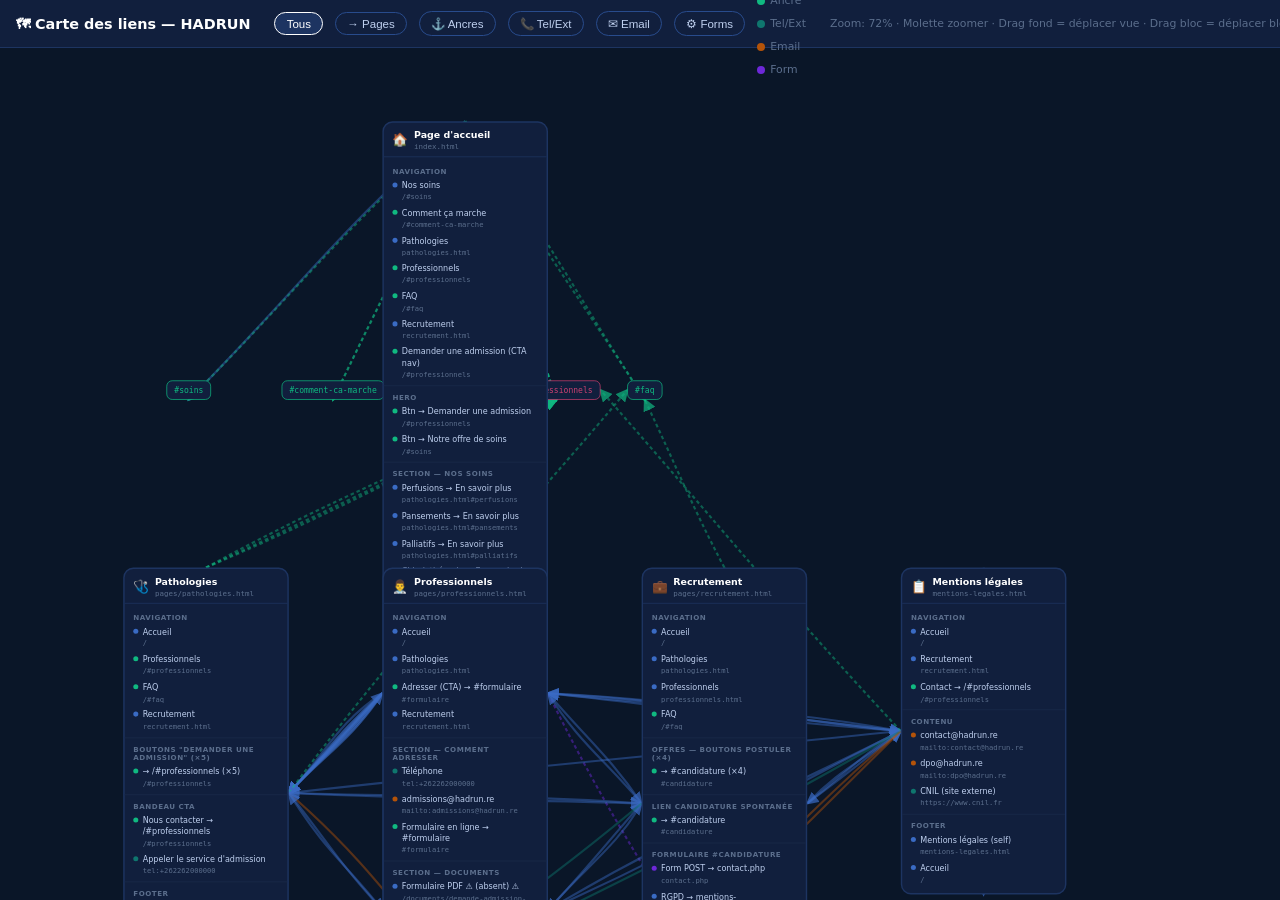
==== carte-liens.html @ ebc3487e "0806" ====
<!DOCTYPE html>
<html lang="fr">
<head>
<meta charset="UTF-8">
<meta name="viewport" content="width=device-width, initial-scale=1.0">
<title>Carte des liens – HADRUN</title>
<style>
*{box-sizing:border-box;margin:0;padding:0}
body{font-family:'Segoe UI',system-ui,sans-serif;background:#0A1628;color:#E8F0FB;overflow:hidden;height:100vh;width:100vw}

/* ── TOOLBAR ── */
#toolbar{
  position:fixed;top:0;left:0;right:0;height:48px;
  background:#111F3D;border-bottom:1px solid #1D3461;
  display:flex;align-items:center;gap:12px;padding:0 16px;z-index:200;
}
#toolbar h1{font-size:.9rem;font-weight:700;color:#fff;white-space:nowrap}
.tb-sep{width:1px;height:24px;background:#1D3461}
.filter-btn{
  font-size:.72rem;padding:.3rem .7rem;border-radius:20px;
  border:1px solid #284B8C;background:transparent;color:#BFD0EF;cursor:pointer;
  transition:.15s;white-space:nowrap;
}
.filter-btn:hover,.filter-btn.on{background:#1D3461;color:#fff;border-color:#3A6BC4}
.filter-btn.on{border-color:var(--c)}
.legend{display:flex;gap:10px;margin-left:auto;flex-wrap:wrap}
.leg{display:flex;align-items:center;gap:5px;font-size:.68rem;color:#5B6E8C}
.leg-dot{width:8px;height:8px;border-radius:50%;flex-shrink:0}
#zoom-info{font-size:.68rem;color:#5B6E8C;white-space:nowrap}

/* ── CANVAS ── */
#scene{position:fixed;top:48px;left:0;right:0;bottom:0;overflow:hidden;cursor:grab}
#scene.dragging{cursor:grabbing}
#world{position:absolute;transform-origin:0 0}
svg#svg{position:absolute;top:0;left:0;overflow:visible;pointer-events:none}

/* ── PAGE CARD ── */
.pg{
  position:absolute;
  background:#111F3D;
  border:2px solid #1D3461;
  border-radius:14px;
  width:230px;
  transition:border-color .2s,box-shadow .2s;
  cursor:default;
  user-select:none;
}
.pg:hover{border-color:#3A6BC4;box-shadow:0 0 0 3px rgba(58,107,196,.15)}
.pg-head{
  display:flex;align-items:center;gap:8px;
  padding:10px 12px 8px;
  border-bottom:1px solid #1D3461;
  cursor:grab;
}
.pg-head:active{cursor:grabbing;}
.pg-icon{font-size:1.1rem}
.pg-title{font-size:.82rem;font-weight:700;color:#fff;line-height:1.2}
.pg-url{font-size:.65rem;color:#5B6E8C;font-family:monospace;margin-top:1px}

/* ── SECTIONS DANS UNE PAGE ── */
.pg-body{padding:8px 0}
.sec{padding:0}
.sec-label{
  font-size:.62rem;font-weight:700;letter-spacing:.07em;text-transform:uppercase;
  color:#5B6E8C;padding:6px 12px 3px;
}
.lnk{
  display:flex;align-items:flex-start;gap:6px;
  padding:4px 12px;font-size:.7rem;color:#BFD0EF;
  transition:background .12s;cursor:pointer;
  border-radius:0;
}
.lnk:hover{background:rgba(255,255,255,.05)}
.lnk.highlighted{background:rgba(201,64,112,.15);color:#fff}
.lnk.faded{opacity:.15}
.lnk-dot{width:7px;height:7px;border-radius:50%;flex-shrink:0;margin-top:3px}
.lnk-txt{line-height:1.4}
.lnk-dest{font-size:.62rem;font-family:monospace;color:#5B6E8C;display:block;margin-top:1px}
.sec-div{height:1px;background:#1A2A4A;margin:4px 0}

/* ── EXTERNAL NODES ── */
.ext-node{
  position:absolute;
  border-radius:10px;
  padding:10px 14px;
  border:1.5px dashed;
  width:190px;
  cursor:grab;
  user-select:none;
}
.ext-node:active{cursor:grabbing;}
.ext-node .en-title{font-size:.78rem;font-weight:700;margin-bottom:4px}
.ext-node .en-item{font-size:.65rem;color:#8A9BBF;font-family:monospace;margin-top:2px}

/* ── TOOLTIP ── */
#tip{
  position:fixed;
  background:#1D3461;
  border:1px solid #3A6BC4;
  border-radius:8px;
  padding:8px 12px;
  font-size:.72rem;
  color:#E8F0FB;
  pointer-events:none;
  z-index:300;
  max-width:260px;
  line-height:1.5;
  display:none;
}
#tip .tip-dest{font-family:monospace;color:#10B981;font-size:.68rem;margin-top:3px}
#tip .tip-type{display:inline-block;padding:.1rem .4rem;border-radius:4px;font-size:.62rem;font-weight:700;margin-top:4px}
</style>
</head>
<body>

<!-- TOOLBAR -->
<div id="toolbar">
  <h1>🗺 Carte des liens — HADRUN</h1>
  <div class="tb-sep"></div>
  <button class="filter-btn on" data-type="all">Tous</button>
  <button class="filter-btn" data-type="page"   style="--c:#3A6BC4">→ Pages</button>
  <button class="filter-btn" data-type="anchor" style="--c:#10B981">⚓ Ancres</button>
  <button class="filter-btn" data-type="ext"    style="--c:#0F766E">📞 Tel/Ext</button>
  <button class="filter-btn" data-type="mail"   style="--c:#B45309">✉ Email</button>
  <button class="filter-btn" data-type="form"   style="--c:#6D28D9">⚙ Forms</button>
  <div class="legend">
    <div class="leg"><div class="leg-dot" style="background:#3A6BC4"></div>Page</div>
    <div class="leg"><div class="leg-dot" style="background:#10B981"></div>Ancre</div>
    <div class="leg"><div class="leg-dot" style="background:#0F766E"></div>Tel/Ext</div>
    <div class="leg"><div class="leg-dot" style="background:#B45309"></div>Email</div>
    <div class="leg"><div class="leg-dot" style="background:#6D28D9"></div>Form</div>
  </div>
  <div class="tb-sep"></div>
  <span id="zoom-info">Molette zoomer · Drag fond = vue · Drag bloc = déplacer</span>
  <div class="tb-sep"></div>
  <button class="filter-btn" onclick="exportDrawio()" style="--c:#10B981;background:#10B98122;border-color:#10B981;color:#10B981;font-weight:700">⬇ draw.io</button>
</div>

<div id="scene">
  <div id="world">
    <svg id="svg"></svg>
  </div>
</div>
<div id="tip"></div>

<script>
// ════════════════════════════════════════════════════════════════════════════
// DONNÉES
// ════════════════════════════════════════════════════════════════════════════
const COLORS = {
  page:   '#3A6BC4',
  anchor: '#10B981',
  ext:    '#0F766E',
  mail:   '#B45309',
  form:   '#6D28D9',
};

// Chaque page : { id, icon, title, url, x, y, sections:[{label, links:[{id,type,label,dest,target_id}]}] }
const pages = [
  {
    id:'index', icon:'🏠', title:'Page d\'accueil', url:'index.html', x:420, y:60,
    sections:[
      { label:'Navigation', links:[
        {id:'l1',  type:'page',   label:'Nos soins',           dest:'/#soins',              target:'anchor-soins'},
        {id:'l2',  type:'anchor', label:'Comment ça marche',   dest:'/#comment-ca-marche',  target:'anchor-ccm'},
        {id:'l3',  type:'page',   label:'Pathologies',         dest:'pathologies.html',      target:'pathologies'},
        {id:'l4',  type:'anchor', label:'Professionnels',      dest:'/#professionnels',      target:'anchor-pro'},
        {id:'l5',  type:'anchor', label:'FAQ',                 dest:'/#faq',                target:'anchor-faq'},
        {id:'l6',  type:'page',   label:'Recrutement',         dest:'recrutement.html',      target:'recrutement'},
        {id:'l7',  type:'anchor', label:'Demander une admission (CTA nav)', dest:'/#professionnels', target:'anchor-pro'},
      ]},
      { label:'Hero', links:[
        {id:'l8',  type:'anchor', label:'Btn → Demander une admission', dest:'/#professionnels', target:'anchor-pro'},
        {id:'l9',  type:'anchor', label:'Btn → Notre offre de soins',   dest:'/#soins',          target:'anchor-soins'},
      ]},
      { label:'Section — Nos soins', links:[
        {id:'l10', type:'page', label:'Perfusions → En savoir plus',     dest:'pathologies.html#perfusions',      target:'pathologies'},
        {id:'l11', type:'page', label:'Pansements → En savoir plus',     dest:'pathologies.html#pansements',      target:'pathologies'},
        {id:'l12', type:'page', label:'Palliatifs → En savoir plus',     dest:'pathologies.html#palliatifs',      target:'pathologies'},
        {id:'l13', type:'page', label:'Chimiothérapie → En savoir plus', dest:'pathologies.html#chimiotherapie', target:'pathologies'},
        {id:'l14', type:'page', label:'Post-op → En savoir plus',        dest:'pathologies.html#postoperatoire', target:'pathologies'},
        {id:'l15', type:'page', label:'Btn → Toutes les pathologies',    dest:'pathologies.html',                target:'pathologies'},
      ]},
      { label:'Section — Professionnels', links:[
        {id:'l16', type:'page',   label:'Btn → Adresser un patient',     dest:'professionnels.html#formulaire', target:'professionnels'},
        {id:'l17', type:'page',   label:'Btn → Documentation médicale',  dest:'professionnels.html',            target:'professionnels'},
      ]},
      { label:'Bandeau CTA', links:[
        {id:'l18', type:'anchor', label:'Btn → Demander une admission',  dest:'/#professionnels',    target:'anchor-pro'},
        {id:'l19', type:'ext',    label:'Btn → Appeler le service',      dest:'tel:+262262000000',   target:'ext-tel'},
      ]},
      { label:'Formulaire de contact', links:[
        {id:'l20', type:'form',   label:'Form POST → contact.php',       dest:'contact.php',         target:'ext-php'},
      ]},
      { label:'Footer', links:[
        {id:'l21', type:'page',   label:'Perfusions IV',           dest:'pathologies.html#perfusions',     target:'pathologies'},
        {id:'l22', type:'page',   label:'Pansements complexes',    dest:'pathologies.html#pansements',     target:'pathologies'},
        {id:'l23', type:'page',   label:'Soins palliatifs',        dest:'pathologies.html#palliatifs',     target:'pathologies'},
        {id:'l24', type:'page',   label:'Chimiothérapie',          dest:'pathologies.html#chimiotherapie',target:'pathologies'},
        {id:'l25', type:'page',   label:'Post-opératoire',         dest:'pathologies.html#postoperatoire',target:'pathologies'},
        {id:'l26', type:'anchor', label:'Comment ça marche',       dest:'/#comment-ca-marche', target:'anchor-ccm'},
        {id:'l27', type:'anchor', label:'Avantages HAD',           dest:'/#avantages',         target:'anchor-avantages'},
        {id:'l28', type:'anchor', label:'FAQ',                     dest:'/#faq',               target:'anchor-faq'},
        {id:'l29', type:'page',   label:'Espace professionnels',   dest:'professionnels.html', target:'professionnels'},
        {id:'l30', type:'page',   label:'Formulaire de contact',   dest:'professionnels.html#formulaire', target:'professionnels'},
        {id:'l31', type:'mail',   label:'contact@hadrun.re',       dest:'mailto:contact@hadrun.re',target:'ext-mail'},
        {id:'l32', type:'ext',    label:'0262 XX XX XX',           dest:'tel:+262262000000',   target:'ext-tel'},
        {id:'l33', type:'page',   label:'Mentions légales',        dest:'mentions-legales.html',target:'mentions'},
        {id:'l34', type:'page',   label:'Cookies',                 dest:'mentions-legales.html#cookies',target:'mentions'},
      ]},
    ]
  },
  {
    id:'pathologies', icon:'🩺', title:'Pathologies', url:'pages/pathologies.html', x:60, y:680,
    sections:[
      { label:'Navigation', links:[
        {id:'p1', type:'page',   label:'Accueil',          dest:'/',                   target:'index'},
        {id:'p2', type:'anchor', label:'Professionnels',   dest:'/#professionnels',    target:'anchor-pro'},
        {id:'p3', type:'anchor', label:'FAQ',              dest:'/#faq',               target:'anchor-faq'},
        {id:'p4', type:'page',   label:'Recrutement',      dest:'recrutement.html',    target:'recrutement'},
      ]},
      { label:'Boutons "Demander une admission" (×5)', links:[
        {id:'p5', type:'anchor', label:'→ /#professionnels (×5)', dest:'/#professionnels', target:'anchor-pro'},
      ]},
      { label:'Bandeau CTA', links:[
        {id:'p6', type:'anchor', label:'Nous contacter → /#professionnels', dest:'/#professionnels', target:'anchor-pro'},
        {id:'p7', type:'ext',    label:'Appeler le service d\'admission',   dest:'tel:+262262000000', target:'ext-tel'},
      ]},
      { label:'Footer', links:[
        {id:'p8', type:'page',   label:'professionnels.html',  dest:'professionnels.html', target:'professionnels'},
        {id:'p9', type:'page',   label:'mentions-legales.html',dest:'mentions-legales.html',target:'mentions'},
        {id:'p10',type:'mail',   label:'contact@hadrun.re',    dest:'mailto:contact@hadrun.re',target:'ext-mail'},
        {id:'p11',type:'ext',    label:'0262 XX XX XX',        dest:'tel:+262262000000',   target:'ext-tel'},
      ]},
    ]
  },
  {
    id:'professionnels', icon:'👨‍⚕️', title:'Professionnels', url:'pages/professionnels.html', x:420, y:680,
    sections:[
      { label:'Navigation', links:[
        {id:'pr1', type:'page',   label:'Accueil',         dest:'/',                target:'index'},
        {id:'pr2', type:'page',   label:'Pathologies',     dest:'pathologies.html', target:'pathologies'},
        {id:'pr3', type:'anchor', label:'Adresser (CTA) → #formulaire', dest:'#formulaire', target:'professionnels'},
        {id:'pr4', type:'page',   label:'Recrutement',     dest:'recrutement.html', target:'recrutement'},
      ]},
      { label:'Section — Comment adresser', links:[
        {id:'pr5', type:'ext',  label:'Téléphone',              dest:'tel:+262262000000',      target:'ext-tel'},
        {id:'pr6', type:'mail', label:'admissions@hadrun.re',   dest:'mailto:admissions@hadrun.re',target:'ext-mail'},
        {id:'pr7', type:'anchor',label:'Formulaire en ligne → #formulaire', dest:'#formulaire', target:'professionnels'},
      ]},
      { label:'Section — Documents', links:[
        {id:'pr8', type:'page',  label:'Formulaire PDF ⚠️ (absent)', dest:'/documents/demande-admission-hadrun.pdf', target:null},
        {id:'pr9', type:'page',  label:'Guide prescripteur PDF ⚠️ (absent)', dest:'/documents/guide-prescripteur-hadrun.pdf', target:null},
      ]},
      { label:'Bandeau CTA', links:[
        {id:'pr10',type:'ext',   label:'Appeler le service d\'admission', dest:'tel:+262262000000', target:'ext-tel'},
        {id:'pr11',type:'anchor',label:'Formulaire en ligne → #formulaire', dest:'#formulaire', target:'professionnels'},
      ]},
      { label:'Formulaire #formulaire', links:[
        {id:'pr12',type:'form',  label:'Form POST → contact.php', dest:'contact.php', target:'ext-php'},
        {id:'pr13',type:'page',  label:'RGPD → mentions-legales.html#rgpd', dest:'mentions-legales.html#rgpd', target:'mentions'},
      ]},
      { label:'Footer', links:[
        {id:'pr14',type:'mail',  label:'admissions@hadrun.re', dest:'mailto:admissions@hadrun.re',target:'ext-mail'},
        {id:'pr15',type:'ext',   label:'0262 XX XX XX',        dest:'tel:+262262000000',   target:'ext-tel'},
        {id:'pr16',type:'page',  label:'Mentions légales',     dest:'mentions-legales.html',target:'mentions'},
      ]},
    ]
  },
  {
    id:'recrutement', icon:'💼', title:'Recrutement', url:'pages/recrutement.html', x:780, y:680,
    sections:[
      { label:'Navigation', links:[
        {id:'r1', type:'page',   label:'Accueil',        dest:'/',                target:'index'},
        {id:'r2', type:'page',   label:'Pathologies',    dest:'pathologies.html', target:'pathologies'},
        {id:'r3', type:'page',   label:'Professionnels', dest:'professionnels.html',target:'professionnels'},
        {id:'r4', type:'anchor', label:'FAQ',            dest:'/#faq',            target:'anchor-faq'},
      ]},
      { label:'Offres — Boutons Postuler (×4)', links:[
        {id:'r5', type:'anchor', label:'→ #candidature (×4)', dest:'#candidature', target:'recrutement'},
      ]},
      { label:'Lien candidature spontanée', links:[
        {id:'r6', type:'anchor', label:'→ #candidature', dest:'#candidature', target:'recrutement'},
      ]},
      { label:'Formulaire #candidature', links:[
        {id:'r7', type:'form',  label:'Form POST → contact.php', dest:'contact.php', target:'ext-php'},
        {id:'r8', type:'page',  label:'RGPD → mentions-legales.html#rgpd', dest:'mentions-legales.html#rgpd', target:'mentions'},
      ]},
      { label:'Footer', links:[
        {id:'r9', type:'mail',  label:'rh@hadrun.re',     dest:'mailto:rh@hadrun.re',    target:'ext-mail'},
        {id:'r10',type:'ext',   label:'0262 XX XX XX',    dest:'tel:+262262000000',      target:'ext-tel'},
        {id:'r11',type:'page',  label:'Mentions légales', dest:'mentions-legales.html',  target:'mentions'},
      ]},
    ]
  },
  {
    id:'mentions', icon:'📋', title:'Mentions légales', url:'mentions-legales.html', x:1140, y:680,
    sections:[
      { label:'Navigation', links:[
        {id:'m1', type:'page',  label:'Accueil',     dest:'/',                target:'index'},
        {id:'m2', type:'page',  label:'Recrutement', dest:'recrutement.html', target:'recrutement'},
        {id:'m3', type:'anchor',label:'Contact → /#professionnels', dest:'/#professionnels', target:'anchor-pro'},
      ]},
      { label:'Contenu', links:[
        {id:'m4', type:'mail',  label:'contact@hadrun.re',   dest:'mailto:contact@hadrun.re', target:'ext-mail'},
        {id:'m5', type:'mail',  label:'dpo@hadrun.re',       dest:'mailto:dpo@hadrun.re',     target:'ext-mail'},
        {id:'m6', type:'ext',   label:'CNIL (site externe)', dest:'https://www.cnil.fr',      target:'ext-tel'},
      ]},
      { label:'Footer', links:[
        {id:'m7', type:'page',  label:'Mentions légales (self)', dest:'mentions-legales.html', target:'mentions'},
        {id:'m8', type:'page',  label:'Accueil',                 dest:'/',                     target:'index'},
      ]},
    ]
  },
];

// Ancres internes à index.html (nœuds virtuels)
const anchors = [
  {id:'anchor-soins',      label:'#soins',             x:120,  y:420, color:'#10B981'},
  {id:'anchor-ccm',        label:'#comment-ca-marche', x:280,  y:420, color:'#10B981'},
  {id:'anchor-avantages',  label:'#avantages',         x:440,  y:420, color:'#10B981'},
  {id:'anchor-pro',        label:'#professionnels',    x:600,  y:420, color:'#C94070'},
  {id:'anchor-faq',        label:'#faq',               x:760,  y:420, color:'#10B981'},
];

// Nœuds externes
const externals = [
  {id:'ext-tel',  icon:'📞', title:'Téléphone',       sub:'0262 XX XX XX',     color:'#0F766E', x:220,  y:1260},
  {id:'ext-mail', icon:'✉️',  title:'Emails',          sub:'contact · admissions · rh · dpo', color:'#B45309', x:560, y:1260},
  {id:'ext-php',  icon:'⚙️',  title:'contact.php',     sub:'POST · Honeypot · Rate-limit',    color:'#6D28D9', x:900, y:1260},
];

// ════════════════════════════════════════════════════════════════════════════
// RENDU DOM
// ════════════════════════════════════════════════════════════════════════════
const world = document.getElementById('world');

// Ancres
anchors.forEach(a => {
  const el = document.createElement('div');
  el.id = 'node-' + a.id;
  el.style.cssText = `position:absolute;left:${a.x}px;top:${a.y}px;
    background:#111F3D;border:1.5px solid ${a.color};border-radius:8px;
    padding:6px 10px;font-size:.7rem;font-family:monospace;color:${a.color};
    white-space:nowrap;cursor:default;`;
  el.textContent = a.label;
  world.appendChild(el);
});

// Externes
externals.forEach(e => {
  const el = document.createElement('div');
  el.id = 'node-' + e.id;
  el.className = 'ext-node';
  el.style.cssText += `left:${e.x}px;top:${e.y}px;border-color:${e.color};`;
  el.innerHTML = `<div class="en-title" style="color:${e.color}">${e.icon} ${e.title}</div>
    <div class="en-item">${e.sub}</div>`;
  world.appendChild(el);
});

// Pages
const nodeEls = {};
pages.forEach(pg => {
  const el = document.createElement('div');
  el.id = 'node-' + pg.id;
  el.className = 'pg';
  el.style.left = pg.x + 'px';
  el.style.top  = pg.y + 'px';

  let html = `<div class="pg-head">
    <span class="pg-icon">${pg.icon}</span>
    <div><div class="pg-title">${pg.title}</div><div class="pg-url">${pg.url}</div></div>
  </div><div class="pg-body">`;

  pg.sections.forEach((sec, si) => {
    if (si > 0) html += '<div class="sec-div"></div>';
    html += `<div class="sec"><div class="sec-label">${sec.label}</div>`;
    sec.links.forEach(lnk => {
      const c = COLORS[lnk.type] || '#fff';
      const broken = lnk.target === null ? ' ⚠️' : '';
      html += `<div class="lnk" data-id="${lnk.id}" data-type="${lnk.type}" data-target="${lnk.target||''}" data-dest="${lnk.dest}">
        <div class="lnk-dot" style="background:${c}"></div>
        <div class="lnk-txt">${lnk.label}${broken}<span class="lnk-dest">${lnk.dest}</span></div>
      </div>`;
    });
    html += '</div>';
  });

  html += '</div>';
  el.innerHTML = html;
  world.appendChild(el);
  nodeEls[pg.id] = el;
});

// ════════════════════════════════════════════════════════════════════════════
// FLÈCHES SVG
// ════════════════════════════════════════════════════════════════════════════
const svg = document.getElementById('svg');

function getCenter(id) {
  const el = document.getElementById('node-' + id);
  if (!el) return null;
  return {
    x: el.offsetLeft + el.offsetWidth  / 2,
    y: el.offsetTop  + el.offsetHeight / 2,
    top:    el.offsetTop,
    bottom: el.offsetTop  + el.offsetHeight,
    left:   el.offsetLeft,
    right:  el.offsetLeft + el.offsetWidth,
  };
}

function mkMarker(id, color) {
  if (svg.querySelector('#mk-' + id)) return;
  let defs = svg.querySelector('defs');
  if (!defs) { defs = document.createElementNS('http://www.w3.org/2000/svg','defs'); svg.prepend(defs); }
  const m = document.createElementNS('http://www.w3.org/2000/svg','marker');
  m.setAttribute('id','mk-'+id);
  m.setAttribute('markerWidth','6'); m.setAttribute('markerHeight','6');
  m.setAttribute('refX','5'); m.setAttribute('refY','3'); m.setAttribute('orient','auto');
  const p = document.createElementNS('http://www.w3.org/2000/svg','polygon');
  p.setAttribute('points','0 0, 6 3, 0 6'); p.setAttribute('fill',color); p.setAttribute('opacity','.7');
  m.appendChild(p); defs.appendChild(m);
}

// Collecte tous les liens avec source et target
const allLinks = [];
pages.forEach(pg => {
  pg.sections.forEach(sec => {
    sec.links.forEach(lnk => {
      allLinks.push({ ...lnk, sourceId: pg.id });
    });
  });
});

function drawEdge(sourceId, targetId, color, linkId, dash=false) {
  const s = getCenter(sourceId);
  const t = getCenter(targetId);
  if (!s || !t) return null;

  mkMarker(color.replace('#',''), color);

  // Choix des points d'attache (bord le plus proche)
  let x1, y1, x2, y2;

  if (Math.abs(s.x - t.x) > Math.abs(s.y - t.y)) {
    // Horizontal dominant
    if (s.x < t.x) { x1=s.right; y1=s.y; x2=t.left; y2=t.y; }
    else            { x1=s.left;  y1=s.y; x2=t.right;y2=t.y; }
  } else {
    // Vertical dominant
    if (s.y < t.y) { x1=s.x; y1=s.bottom; x2=t.x; y2=t.top; }
    else            { x1=s.x; y1=s.top;    x2=t.x; y2=t.bottom; }
  }

  const dx = x2-x1, dy = y2-y1;
  const cx1 = x1 + dx*.4 + (Math.random()-.5)*40;
  const cy1 = y1 + dy*.4 + (Math.random()-.5)*40;
  const cx2 = x1 + dx*.6;
  const cy2 = y1 + dy*.6;

  const path = document.createElementNS('http://www.w3.org/2000/svg','path');
  path.setAttribute('d',`M ${x1} ${y1} C ${cx1} ${cy1}, ${cx2} ${cy2}, ${x2} ${y2}`);
  path.setAttribute('fill','none');
  path.setAttribute('stroke', color);
  path.setAttribute('stroke-width','3');
  path.setAttribute('stroke-opacity','.45');
  if (dash) path.setAttribute('stroke-dasharray','5,4');
  path.setAttribute('marker-end','url(#mk-'+color.replace('#','')+')');
  path.dataset.linkid = linkId;
  path.dataset.source = sourceId;
  path.dataset.target = targetId;
  svg.appendChild(path);
  return path;
}

function buildEdges() {
  // Supprimer anciennes arêtes
  svg.querySelectorAll('path').forEach(p=>p.remove());

  // Page → page/anchor/ext
  const drawn = new Set();
  allLinks.forEach(lnk => {
    if (!lnk.target) return; // liens cassés: pas de flèche
    const key = lnk.sourceId + '→' + lnk.target;
    const color = COLORS[lnk.type] || '#fff';
    const dashed = lnk.type === 'anchor' || lnk.type === 'form';
    drawEdge(lnk.sourceId, lnk.target, color, lnk.id, dashed);
  });

  // Ajuster taille SVG
  let maxX=0, maxY=0;
  world.querySelectorAll('[style*="position:absolute"],[class*="pg"],[class*="ext-node"]').forEach(el=>{
    maxX = Math.max(maxX, el.offsetLeft + el.offsetWidth + 60);
    maxY = Math.max(maxY, el.offsetTop  + el.offsetHeight + 60);
  });
  svg.style.width  = maxX + 'px';
  svg.style.height = maxY + 'px';
  world.style.width  = maxX + 'px';
  world.style.height = maxY + 'px';
}

// ════════════════════════════════════════════════════════════════════════════
// INTERACTIONS
// ════════════════════════════════════════════════════════════════════════════
const tip = document.getElementById('tip');
const typeLabels = { page:'Page', anchor:'Ancre', ext:'Tel/Ext', mail:'Email', form:'Formulaire POST' };
const typeColors  = COLORS;

document.querySelectorAll('.lnk').forEach(el => {
  el.addEventListener('mouseenter', e => {
    const type = el.dataset.type;
    const dest = el.dataset.dest;
    const target = el.dataset.target;
    const c = COLORS[type] || '#fff';

    // Surligner le lien
    document.querySelectorAll('.lnk').forEach(l => l.classList.add('faded'));
    el.classList.remove('faded');
    el.classList.add('highlighted');

    // Surligner la flèche correspondante
    svg.querySelectorAll('path').forEach(p => {
      p.style.strokeOpacity = p.dataset.target === target ? '1' : '.06';
      p.style.strokeWidth   = p.dataset.target === target ? '5' : '3';
    });

    // Tooltip
    const label = el.querySelector('.lnk-txt').childNodes[0].textContent.trim();
    tip.innerHTML = `<strong>${label}</strong>
      <div class="tip-dest">${dest}</div>
      <div class="tip-type" style="background:${c}22;color:${c}">${typeLabels[type]||type}</div>`;
    tip.style.display = 'block';
    moveTip(e);
  });

  el.addEventListener('mousemove', moveTip);

  el.addEventListener('mouseleave', () => {
    document.querySelectorAll('.lnk').forEach(l => { l.classList.remove('faded','highlighted'); });
    svg.querySelectorAll('path').forEach(p => {
      p.style.strokeOpacity = '.45';
      p.style.strokeWidth   = '3';
    });
    tip.style.display = 'none';
  });
});

function moveTip(e) {
  let tx = e.clientX + 14, ty = e.clientY + 14;
  if (tx + 270 > window.innerWidth)  tx = e.clientX - 280;
  if (ty + 80  > window.innerHeight) ty = e.clientY - 90;
  tip.style.left = tx + 'px';
  tip.style.top  = ty + 'px';
}

// ── FILTRES ──
document.querySelectorAll('.filter-btn').forEach(btn => {
  btn.addEventListener('click', () => {
    document.querySelectorAll('.filter-btn').forEach(b => b.classList.remove('on'));
    btn.classList.add('on');
    const type = btn.dataset.type;

    document.querySelectorAll('.lnk').forEach(l => {
      l.style.display = (type === 'all' || l.dataset.type === type) ? 'flex' : 'none';
    });

    svg.querySelectorAll('path').forEach(p => {
      const show = (type === 'all') ||
        allLinks.some(lk => lk.id === p.dataset.linkid && lk.type === type);
      p.style.strokeOpacity = show ? '.45' : '.05';
      p.style.strokeWidth   = show ? '3' : '1';
    });
  });
});

// ── DRAG CANVAS & DRAG NODES ──
const scene = document.getElementById('scene');
let tx=80, ty=30, scale=.72;
let canvasDragging=false, canvasSX=0, canvasSY=0;
let dragNode=null, dragOffX=0, dragOffY=0;

function applyTransform() {
  world.style.transform = `translate(${tx}px,${ty}px) scale(${scale})`;
  document.getElementById('zoom-info').textContent = `Zoom: ${Math.round(scale*100)}% · Molette zoomer · Drag fond = déplacer vue · Drag bloc = déplacer bloc`;
}

function clientToWorld(cx, cy) {
  const rect = scene.getBoundingClientRect();
  return { x: (cx - rect.left - tx) / scale, y: (cy - rect.top - ty) / scale };
}

// Rendre un élément déplaçable (handle = élément sur lequel on clique)
function makeNodeDraggable(handle, nodeEl) {
  handle.addEventListener('mousedown', e => {
    if (e.target.closest('.lnk')) return;
    e.stopPropagation(); // empêche le drag du canvas
    const w = clientToWorld(e.clientX, e.clientY);
    dragOffX = w.x - parseInt(nodeEl.style.left || nodeEl.offsetLeft);
    dragOffY = w.y - parseInt(nodeEl.style.top  || nodeEl.offsetTop);
    dragNode = nodeEl;
    handle.style.cursor = 'grabbing';
  });
}

// Attacher le drag aux éléments de page (handle = pg-head)
document.querySelectorAll('.pg').forEach(pg => {
  const head = pg.querySelector('.pg-head');
  if (head) makeNodeDraggable(head, pg);
});
// Attacher le drag aux ancres et externes (l'élément entier est le handle)
world.querySelectorAll('[id^="node-anchor-"],[id^="node-ext-"]').forEach(el => {
  makeNodeDraggable(el, el);
});

// Canvas drag (fond)
scene.addEventListener('mousedown', e => {
  if (e.target.closest('.lnk') || e.target.closest('.pg-head') ||
      e.target.closest('[id^="node-anchor-"]') || e.target.closest('[id^="node-ext-"]')) return;
  canvasDragging=true; canvasSX=e.clientX-tx; canvasSY=e.clientY-ty;
  scene.classList.add('dragging');
});

window.addEventListener('mousemove', e => {
  if (dragNode) {
    const w = clientToWorld(e.clientX, e.clientY);
    dragNode.style.left = (w.x - dragOffX) + 'px';
    dragNode.style.top  = (w.y - dragOffY) + 'px';
    buildEdges();
    return;
  }
  if (!canvasDragging) return;
  tx=e.clientX-canvasSX; ty=e.clientY-canvasSY; applyTransform();
});

window.addEventListener('mouseup', e => {
  if (dragNode) {
    // Restaurer le curseur du handle
    const head = dragNode.querySelector('.pg-head');
    if (head) head.style.cursor = 'grab';
    else dragNode.style.cursor = 'grab';
    dragNode = null;
    return;
  }
  canvasDragging=false; scene.classList.remove('dragging');
});

scene.addEventListener('wheel', e => {
  e.preventDefault();
  const rect = scene.getBoundingClientRect();
  const mx = e.clientX - rect.left, my = e.clientY - rect.top;
  const zf = e.deltaY < 0 ? 1.1 : 0.91;
  tx = mx - (mx - tx) * zf;
  ty = my - (my - ty) * zf;
  scale = Math.min(2, Math.max(.25, scale * zf));
  applyTransform();
}, { passive:false });

// Touch support
let lastDist=0, touchDragNode=null, tDragOffX=0, tDragOffY=0;
scene.addEventListener('touchstart', e => {
  if (e.touches.length===1) {
    const t = e.touches[0];
    const closest = e.target.closest('.pg-head,[id^="node-anchor-"],[id^="node-ext-"]');
    if (closest) {
      const nodeEl = closest.closest('.pg') || closest;
      const w = clientToWorld(t.clientX, t.clientY);
      tDragOffX = w.x - parseInt(nodeEl.style.left || nodeEl.offsetLeft);
      tDragOffY = w.y - parseInt(nodeEl.style.top  || nodeEl.offsetTop);
      touchDragNode = nodeEl;
    } else {
      canvasDragging=true; canvasSX=t.clientX-tx; canvasSY=t.clientY-ty;
    }
  }
  if (e.touches.length===2) lastDist=Math.hypot(e.touches[0].clientX-e.touches[1].clientX,e.touches[0].clientY-e.touches[1].clientY);
});
scene.addEventListener('touchmove', e => {
  e.preventDefault();
  if (e.touches.length===1) {
    const t = e.touches[0];
    if (touchDragNode) {
      const w = clientToWorld(t.clientX, t.clientY);
      touchDragNode.style.left = (w.x - tDragOffX) + 'px';
      touchDragNode.style.top  = (w.y - tDragOffY) + 'px';
      buildEdges();
    } else if (canvasDragging) {
      tx=t.clientX-canvasSX; ty=t.clientY-canvasSY; applyTransform();
    }
  }
  if (e.touches.length===2){
    const d=Math.hypot(e.touches[0].clientX-e.touches[1].clientX,e.touches[0].clientY-e.touches[1].clientY);
    scale=Math.min(2,Math.max(.25,scale*(d/lastDist)));lastDist=d;applyTransform();
  }
},{passive:false});
scene.addEventListener('touchend',()=>{ touchDragNode=null; canvasDragging=false; });

// ════════════════════════════════════════════════════════════════════════════
// EXPORT DRAW.IO
// ════════════════════════════════════════════════════════════════════════════
function exportDrawio() {
  function xe(s) { // xml-escape
    return String(s).replace(/&/g,'&amp;').replace(/</g,'&lt;').replace(/>/g,'&gt;').replace(/"/g,'&quot;');
  }
  function nodePos(id) {
    const el = document.getElementById('node-' + id);
    if (!el) return {x:0,y:0,w:200,h:60};
    return {
      x: parseFloat(el.style.left) || el.offsetLeft,
      y: parseFloat(el.style.top)  || el.offsetTop,
      w: el.offsetWidth  || 200,
      h: el.offsetHeight || 60,
    };
  }

  const cells = [];
  let cid = 10;
  const nid = () => String(cid++);
  const nodeIds = {};

  // ── Pages ──
  pages.forEach(pg => {
    const id = nid();
    nodeIds[pg.id] = id;
    const {x,y,w,h} = nodePos(pg.id);
    // Sections summary as HTML list
    const secLines = pg.sections.map(s =>
      `&lt;tr&gt;&lt;td style='font-size:9px;color:#8A9BBF;padding:1px 4px'&gt;${xe(s.label)}&lt;/td&gt;&lt;td style='font-size:9px;color:#5B6E8C;padding:1px 4px'&gt;${s.links.length} lien${s.links.length>1?'s':''}&lt;/td&gt;&lt;/tr&gt;`
    ).join('');
    const label = `&lt;b style='font-size:12px'&gt;${xe(pg.icon)} ${xe(pg.title)}&lt;/b&gt;&lt;br&gt;&lt;font style='font-size:9px;color:#8A9BBF'&gt;${xe(pg.url)}&lt;/font&gt;&lt;hr style='border-color:#1D3461;margin:4px 0'/&gt;&lt;table style='border-collapse:collapse;width:100%'&gt;${secLines}&lt;/table&gt;`;
    cells.push(`<mxCell id="${id}" value="${label}" style="rounded=1;whiteSpace=wrap;html=1;fillColor=#111F3D;strokeColor=#3A6BC4;fontColor=#FFFFFF;fontSize=12;arcSize=6;verticalAlign=top;align=left;spacingLeft=8;spacingTop=6;spacingBottom=6;" vertex="1" parent="1"><mxGeometry x="${x}" y="${y}" width="${w}" height="${h}" as="geometry"/></mxCell>`);
  });

  // ── Ancres ──
  anchors.forEach(a => {
    const id = nid();
    nodeIds[a.id] = id;
    const {x,y,w,h} = nodePos(a.id);
    cells.push(`<mxCell id="${id}" value="${xe(a.label)}" style="rounded=1;whiteSpace=wrap;html=1;fillColor=#111F3D;strokeColor=${a.color};fontColor=${a.color};fontSize=10;arcSize=50;fontStyle=1;" vertex="1" parent="1"><mxGeometry x="${x}" y="${y}" width="${Math.max(w,120)}" height="${Math.max(h,26)}" as="geometry"/></mxCell>`);
  });

  // ── Externes ──
  externals.forEach(e => {
    const id = nid();
    nodeIds[e.id] = id;
    const {x,y,w,h} = nodePos(e.id);
    const label = `&lt;b&gt;${xe(e.icon)} ${xe(e.title)}&lt;/b&gt;&lt;br&gt;&lt;font style='font-size:9px;color:#8A9BBF'&gt;${xe(e.sub)}&lt;/font&gt;`;
    cells.push(`<mxCell id="${id}" value="${label}" style="rounded=1;whiteSpace=wrap;html=1;fillColor=#111F3D;strokeColor=${e.color};fontColor=#FFFFFF;fontSize=11;dashed=1;arcSize=10;" vertex="1" parent="1"><mxGeometry x="${x}" y="${y}" width="${w}" height="${h}" as="geometry"/></mxCell>`);
  });

  // ── Arêtes (dédupliquées par source+target+type) ──
  const drawn = new Set();
  allLinks.forEach(lnk => {
    if (!lnk.target) return; // liens cassés
    const key = `${lnk.sourceId}|${lnk.target}|${lnk.type}`;
    if (drawn.has(key)) return;
    drawn.add(key);
    const srcId = nodeIds[lnk.sourceId];
    const tgtId = nodeIds[lnk.target];
    if (!srcId || !tgtId) return;
    const color = COLORS[lnk.type] || '#FFFFFF';
    const dash = (lnk.type==='anchor'||lnk.type==='form') ? 'dashed=1;dashPattern=8 4;' : '';
    const typeLabel = {page:'Page',anchor:'Ancre',ext:'Tel/Ext',mail:'Email',form:'Formulaire'}[lnk.type]||'';
    const eid = nid();
    cells.push(`<mxCell id="${eid}" value="${xe(typeLabel)}" style="curved=1;${dash}strokeColor=${color};strokeWidth=2.5;endArrow=block;endFill=1;fontSize=8;fontColor=${color};labelBackgroundColor=#111F3D;" edge="1" source="${srcId}" target="${tgtId}" parent="1"><mxGeometry relative="1" as="geometry"/></mxCell>`);
  });

  // ── Assemblage XML ──
  const xml = `<?xml version="1.0" encoding="UTF-8"?>
<mxGraphModel background="#0A1628" grid="0" guides="1" tooltips="1" connect="1" arrows="1" fold="1" page="0" pageScale="1" pageWidth="1654" pageHeight="1169" math="0" shadow="1">
  <root>
    <mxCell id="0"/>
    <mxCell id="1" parent="0"/>
    ${cells.join('\n    ')}
  </root>
</mxGraphModel>`;

  const blob = new Blob([xml], {type:'application/xml;charset=utf-8'});
  const a = document.createElement('a');
  a.href = URL.createObjectURL(blob);
  a.download = 'hadrun-carte-liens.drawio';
  document.body.appendChild(a);
  a.click();
  document.body.removeChild(a);
  setTimeout(() => URL.revokeObjectURL(a.href), 2000);
}

// ── INIT ──
applyTransform();
setTimeout(() => {
  buildEdges();
  // Attacher drag sur ancres/externes après rendu (IDs disponibles)
  world.querySelectorAll('[id^="node-anchor-"],[id^="node-ext-"]').forEach(el => {
    if (!el._draggable) { makeNodeDraggable(el, el); el._draggable=true; }
  });
}, 150);
</script>
</body>
</html>
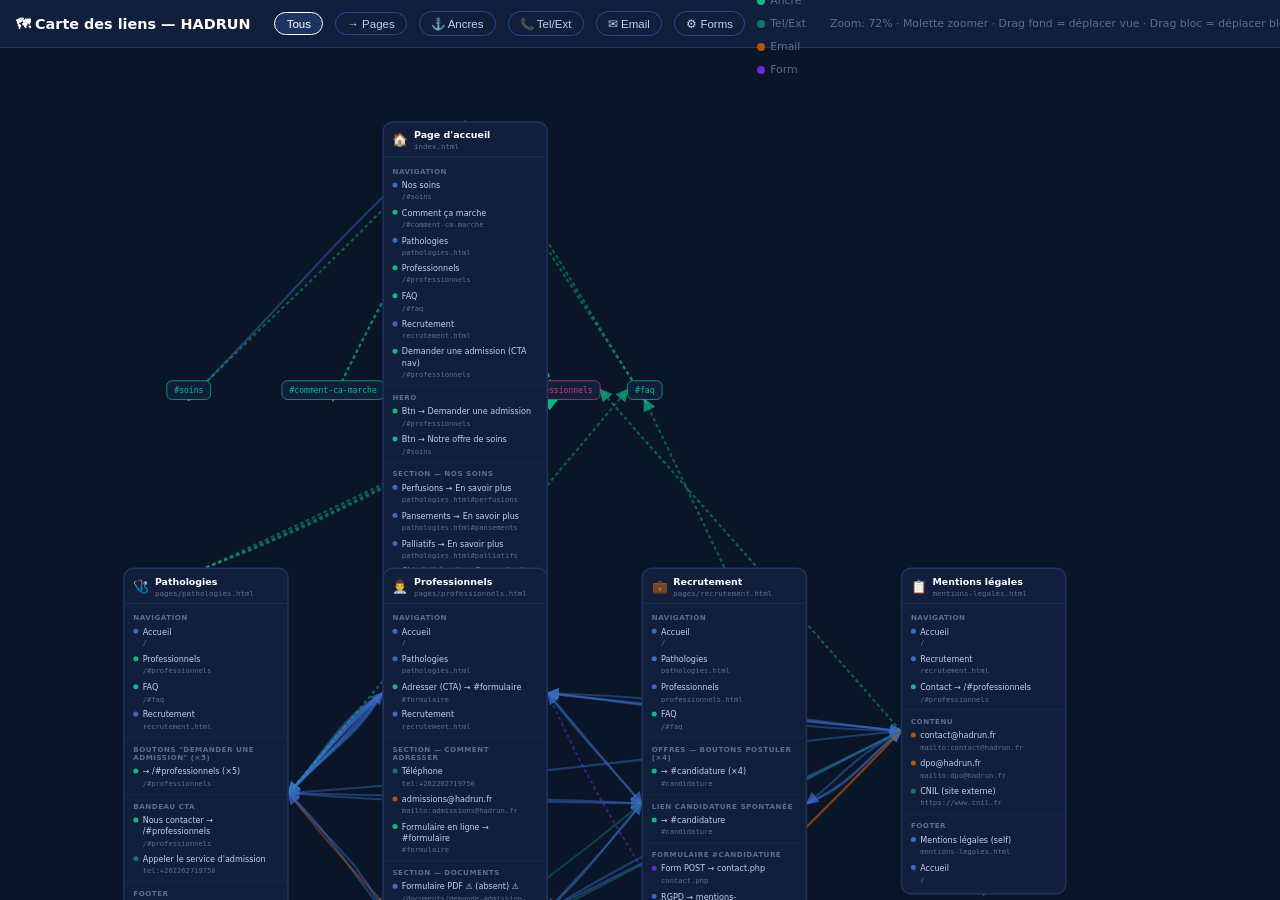
==== commit 0ca6322b: "2208-0608" ====
--- a/carte-liens.html
+++ b/carte-liens.html
@@ -187,7 +187,7 @@
       ]},
       { label:'Bandeau CTA', links:[
         {id:'l18', type:'anchor', label:'Btn → Demander une admission',  dest:'/#professionnels',    target:'anchor-pro'},
-        {id:'l19', type:'ext',    label:'Btn → Appeler le service',      dest:'tel:+262262000000',   target:'ext-tel'},
+        {id:'l19', type:'ext',    label:'Btn → Appeler le service',      dest:'tel:+262262719750',   target:'ext-tel'},
       ]},
       { label:'Formulaire de contact', links:[
         {id:'l20', type:'form',   label:'Form POST → contact.php',       dest:'contact.php',         target:'ext-php'},
@@ -203,8 +203,8 @@
         {id:'l28', type:'anchor', label:'FAQ',                     dest:'/#faq',               target:'anchor-faq'},
         {id:'l29', type:'page',   label:'Espace professionnels',   dest:'professionnels.html', target:'professionnels'},
         {id:'l30', type:'page',   label:'Formulaire de contact',   dest:'professionnels.html#formulaire', target:'professionnels'},
-        {id:'l31', type:'mail',   label:'contact@hadrun.re',       dest:'mailto:contact@hadrun.re',target:'ext-mail'},
-        {id:'l32', type:'ext',    label:'0262 XX XX XX',           dest:'tel:+262262000000',   target:'ext-tel'},
+        {id:'l31', type:'mail',   label:'contact@hadrun.fr',       dest:'mailto:contact@hadrun.fr',target:'ext-mail'},
+        {id:'l32', type:'ext',    label:'0262 71 97 50',           dest:'tel:+262262719750',   target:'ext-tel'},
         {id:'l33', type:'page',   label:'Mentions légales',        dest:'mentions-legales.html',target:'mentions'},
         {id:'l34', type:'page',   label:'Cookies',                 dest:'mentions-legales.html#cookies',target:'mentions'},
       ]},
@@ -224,13 +224,13 @@
       ]},
       { label:'Bandeau CTA', links:[
         {id:'p6', type:'anchor', label:'Nous contacter → /#professionnels', dest:'/#professionnels', target:'anchor-pro'},
-        {id:'p7', type:'ext',    label:'Appeler le service d\'admission',   dest:'tel:+262262000000', target:'ext-tel'},
+        {id:'p7', type:'ext',    label:'Appeler le service d\'admission',   dest:'tel:+262262719750', target:'ext-tel'},
       ]},
       { label:'Footer', links:[
         {id:'p8', type:'page',   label:'professionnels.html',  dest:'professionnels.html', target:'professionnels'},
         {id:'p9', type:'page',   label:'mentions-legales.html',dest:'mentions-legales.html',target:'mentions'},
-        {id:'p10',type:'mail',   label:'contact@hadrun.re',    dest:'mailto:contact@hadrun.re',target:'ext-mail'},
-        {id:'p11',type:'ext',    label:'0262 XX XX XX',        dest:'tel:+262262000000',   target:'ext-tel'},
+        {id:'p10',type:'mail',   label:'contact@hadrun.fr',    dest:'mailto:contact@hadrun.fr',target:'ext-mail'},
+        {id:'p11',type:'ext',    label:'0262 71 97 50',        dest:'tel:+262262719750',   target:'ext-tel'},
       ]},
     ]
   },
@@ -244,8 +244,8 @@
         {id:'pr4', type:'page',   label:'Recrutement',     dest:'recrutement.html', target:'recrutement'},
       ]},
       { label:'Section — Comment adresser', links:[
-        {id:'pr5', type:'ext',  label:'Téléphone',              dest:'tel:+262262000000',      target:'ext-tel'},
-        {id:'pr6', type:'mail', label:'admissions@hadrun.re',   dest:'mailto:admissions@hadrun.re',target:'ext-mail'},
+        {id:'pr5', type:'ext',  label:'Téléphone',              dest:'tel:+262262719750',      target:'ext-tel'},
+        {id:'pr6', type:'mail', label:'admissions@hadrun.fr',   dest:'mailto:admissions@hadrun.fr',target:'ext-mail'},
         {id:'pr7', type:'anchor',label:'Formulaire en ligne → #formulaire', dest:'#formulaire', target:'professionnels'},
       ]},
       { label:'Section — Documents', links:[
@@ -253,7 +253,7 @@
         {id:'pr9', type:'page',  label:'Guide prescripteur PDF ⚠️ (absent)', dest:'/documents/guide-prescripteur-hadrun.pdf', target:null},
       ]},
       { label:'Bandeau CTA', links:[
-        {id:'pr10',type:'ext',   label:'Appeler le service d\'admission', dest:'tel:+262262000000', target:'ext-tel'},
+        {id:'pr10',type:'ext',   label:'Appeler le service d\'admission', dest:'tel:+262262719750', target:'ext-tel'},
         {id:'pr11',type:'anchor',label:'Formulaire en ligne → #formulaire', dest:'#formulaire', target:'professionnels'},
       ]},
       { label:'Formulaire #formulaire', links:[
@@ -261,8 +261,8 @@
         {id:'pr13',type:'page',  label:'RGPD → mentions-legales.html#rgpd', dest:'mentions-legales.html#rgpd', target:'mentions'},
       ]},
       { label:'Footer', links:[
-        {id:'pr14',type:'mail',  label:'admissions@hadrun.re', dest:'mailto:admissions@hadrun.re',target:'ext-mail'},
-        {id:'pr15',type:'ext',   label:'0262 XX XX XX',        dest:'tel:+262262000000',   target:'ext-tel'},
+        {id:'pr14',type:'mail',  label:'admissions@hadrun.fr', dest:'mailto:admissions@hadrun.fr',target:'ext-mail'},
+        {id:'pr15',type:'ext',   label:'0262 71 97 50',        dest:'tel:+262262719750',   target:'ext-tel'},
         {id:'pr16',type:'page',  label:'Mentions légales',     dest:'mentions-legales.html',target:'mentions'},
       ]},
     ]
@@ -287,8 +287,8 @@
         {id:'r8', type:'page',  label:'RGPD → mentions-legales.html#rgpd', dest:'mentions-legales.html#rgpd', target:'mentions'},
       ]},
       { label:'Footer', links:[
-        {id:'r9', type:'mail',  label:'rh@hadrun.re',     dest:'mailto:rh@hadrun.re',    target:'ext-mail'},
-        {id:'r10',type:'ext',   label:'0262 XX XX XX',    dest:'tel:+262262000000',      target:'ext-tel'},
+        {id:'r9', type:'mail',  label:'rh@hadrun.fr',     dest:'mailto:rh@hadrun.fr',    target:'ext-mail'},
+        {id:'r10',type:'ext',   label:'0262 71 97 50',    dest:'tel:+262262719750',      target:'ext-tel'},
         {id:'r11',type:'page',  label:'Mentions légales', dest:'mentions-legales.html',  target:'mentions'},
       ]},
     ]
@@ -302,8 +302,8 @@
         {id:'m3', type:'anchor',label:'Contact → /#professionnels', dest:'/#professionnels', target:'anchor-pro'},
       ]},
       { label:'Contenu', links:[
-        {id:'m4', type:'mail',  label:'contact@hadrun.re',   dest:'mailto:contact@hadrun.re', target:'ext-mail'},
-        {id:'m5', type:'mail',  label:'dpo@hadrun.re',       dest:'mailto:dpo@hadrun.re',     target:'ext-mail'},
+        {id:'m4', type:'mail',  label:'contact@hadrun.fr',   dest:'mailto:contact@hadrun.fr', target:'ext-mail'},
+        {id:'m5', type:'mail',  label:'dpo@hadrun.fr',       dest:'mailto:dpo@hadrun.fr',     target:'ext-mail'},
         {id:'m6', type:'ext',   label:'CNIL (site externe)', dest:'https://www.cnil.fr',      target:'ext-tel'},
       ]},
       { label:'Footer', links:[
@@ -325,7 +325,7 @@
 
 // Nœuds externes
 const externals = [
-  {id:'ext-tel',  icon:'📞', title:'Téléphone',       sub:'0262 XX XX XX',     color:'#0F766E', x:220,  y:1260},
+  {id:'ext-tel',  icon:'📞', title:'Téléphone',       sub:'0262 71 97 50',     color:'#0F766E', x:220,  y:1260},
   {id:'ext-mail', icon:'✉️',  title:'Emails',          sub:'contact · admissions · rh · dpo', color:'#B45309', x:560, y:1260},
   {id:'ext-php',  icon:'⚙️',  title:'contact.php',     sub:'POST · Honeypot · Rate-limit',    color:'#6D28D9', x:900, y:1260},
 ];
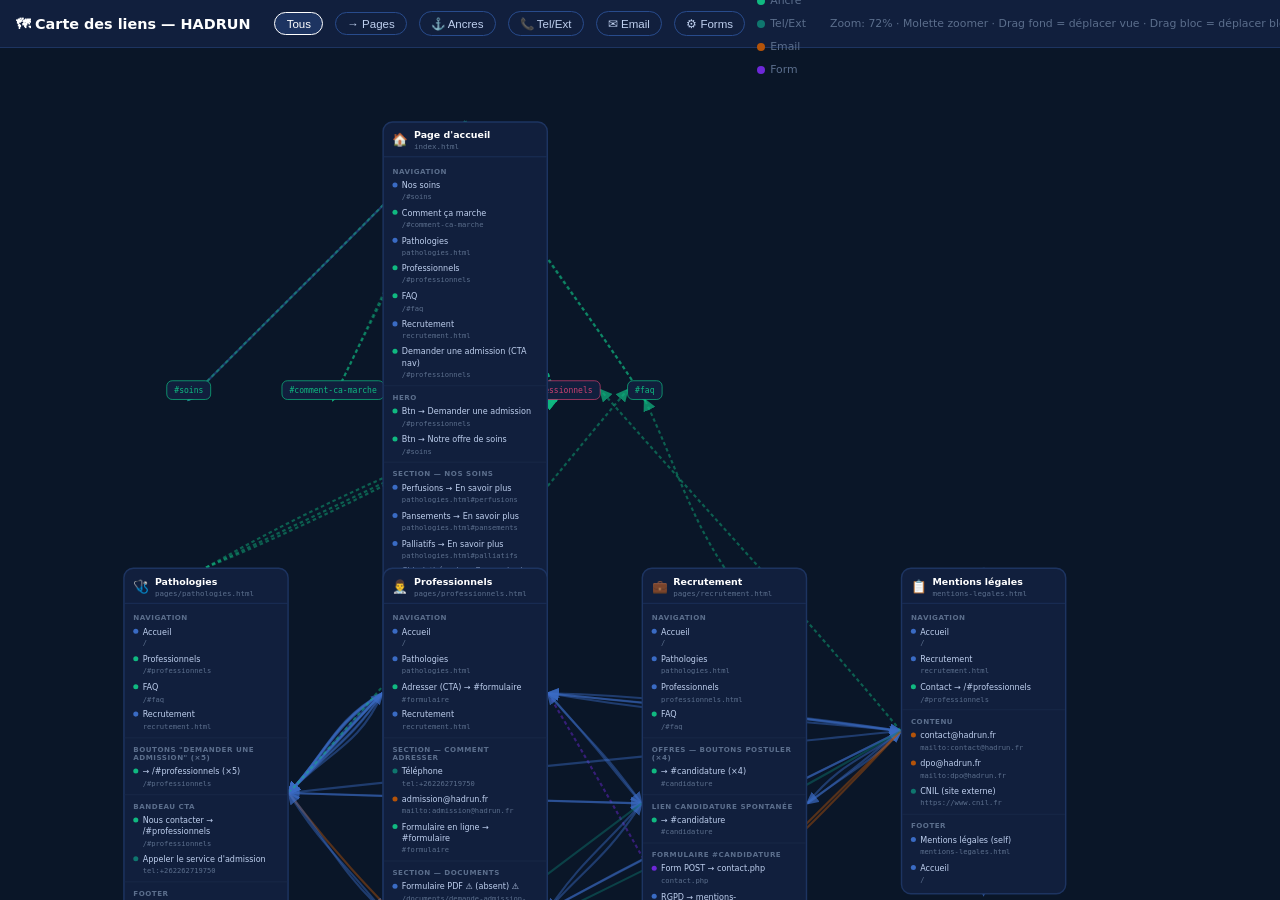
==== commit fdd827c5: "Mise à jour contenu, contacts et documentation projet - Domaine hadrun.re → hadrun.fr (tous fichiers" ====
--- a/carte-liens.html
+++ b/carte-liens.html
@@ -245,7 +245,7 @@
       ]},
       { label:'Section — Comment adresser', links:[
         {id:'pr5', type:'ext',  label:'Téléphone',              dest:'tel:+262262719750',      target:'ext-tel'},
-        {id:'pr6', type:'mail', label:'admissions@hadrun.fr',   dest:'mailto:admissions@hadrun.fr',target:'ext-mail'},
+        {id:'pr6', type:'mail', label:'admission@hadrun.fr',   dest:'mailto:admission@hadrun.fr',target:'ext-mail'},
         {id:'pr7', type:'anchor',label:'Formulaire en ligne → #formulaire', dest:'#formulaire', target:'professionnels'},
       ]},
       { label:'Section — Documents', links:[
@@ -261,7 +261,7 @@
         {id:'pr13',type:'page',  label:'RGPD → mentions-legales.html#rgpd', dest:'mentions-legales.html#rgpd', target:'mentions'},
       ]},
       { label:'Footer', links:[
-        {id:'pr14',type:'mail',  label:'admissions@hadrun.fr', dest:'mailto:admissions@hadrun.fr',target:'ext-mail'},
+        {id:'pr14',type:'mail',  label:'admission@hadrun.fr', dest:'mailto:admission@hadrun.fr',target:'ext-mail'},
         {id:'pr15',type:'ext',   label:'0262 71 97 50',        dest:'tel:+262262719750',   target:'ext-tel'},
         {id:'pr16',type:'page',  label:'Mentions légales',     dest:'mentions-legales.html',target:'mentions'},
       ]},
